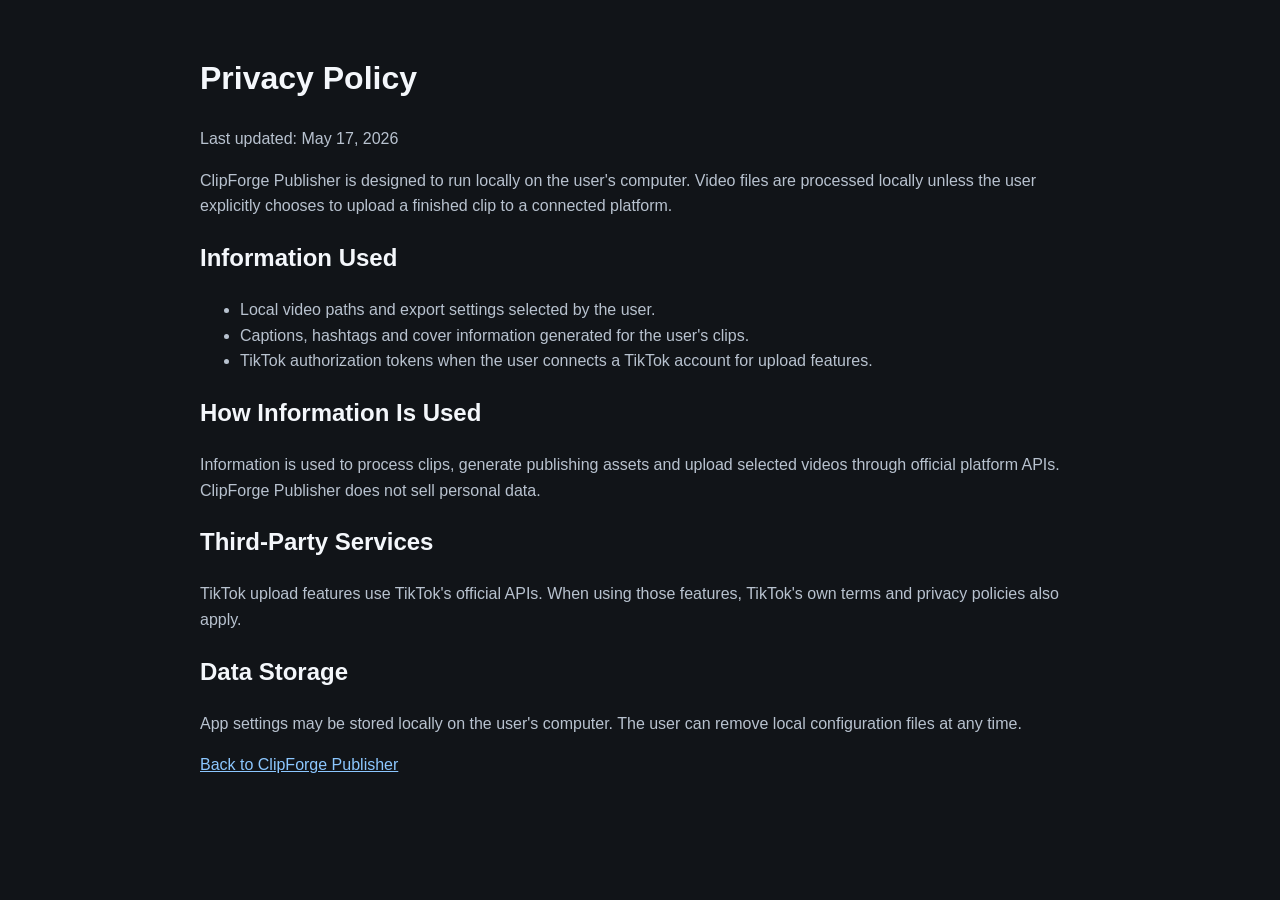
==== privacy.html @ b2a66d92 "Add files via upload" ====
<!doctype html>
<html lang="en">
  <head>
    <meta charset="utf-8" />
    <meta name="viewport" content="width=device-width, initial-scale=1" />
    <title>ClipForge Publisher - Privacy Policy</title>
    <style>
      body {
        margin: 0;
        padding: 32px;
        background: #111418;
        color: #f4f7fb;
        font: 16px/1.6 "Segoe UI", Arial, sans-serif;
      }
      main { max-width: 880px; margin: auto; }
      p, li { color: #b8c2cf; }
      a { color: #8cc7ff; }
    </style>
  </head>
  <body>
    <main>
      <h1>Privacy Policy</h1>
      <p>Last updated: May 17, 2026</p>
      <p>
        ClipForge Publisher is designed to run locally on the user's computer. Video files are processed locally
        unless the user explicitly chooses to upload a finished clip to a connected platform.
      </p>
      <h2>Information Used</h2>
      <ul>
        <li>Local video paths and export settings selected by the user.</li>
        <li>Captions, hashtags and cover information generated for the user's clips.</li>
        <li>TikTok authorization tokens when the user connects a TikTok account for upload features.</li>
      </ul>
      <h2>How Information Is Used</h2>
      <p>
        Information is used to process clips, generate publishing assets and upload selected videos through official
        platform APIs. ClipForge Publisher does not sell personal data.
      </p>
      <h2>Third-Party Services</h2>
      <p>
        TikTok upload features use TikTok's official APIs. When using those features, TikTok's own terms and privacy
        policies also apply.
      </p>
      <h2>Data Storage</h2>
      <p>
        App settings may be stored locally on the user's computer. The user can remove local configuration files at any time.
      </p>
      <p><a href="index.html">Back to ClipForge Publisher</a></p>
    </main>
  </body>
</html>
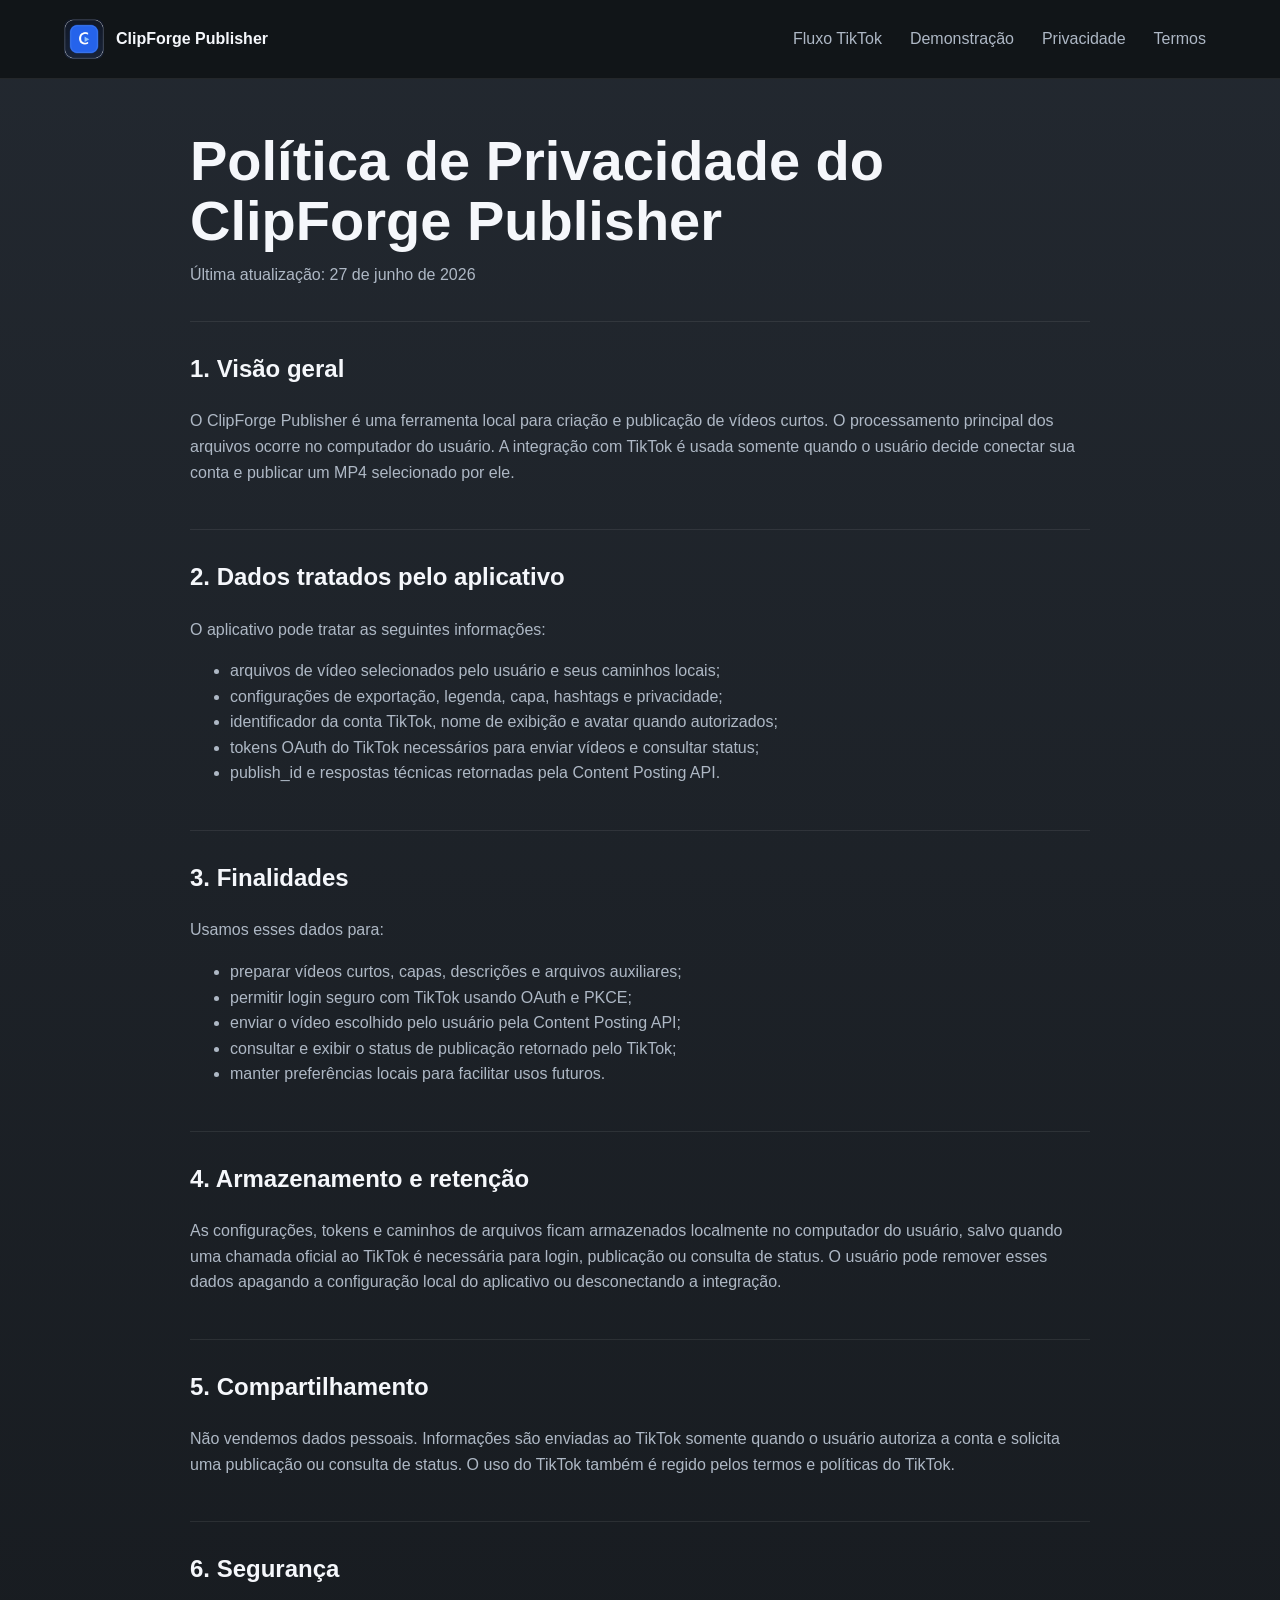
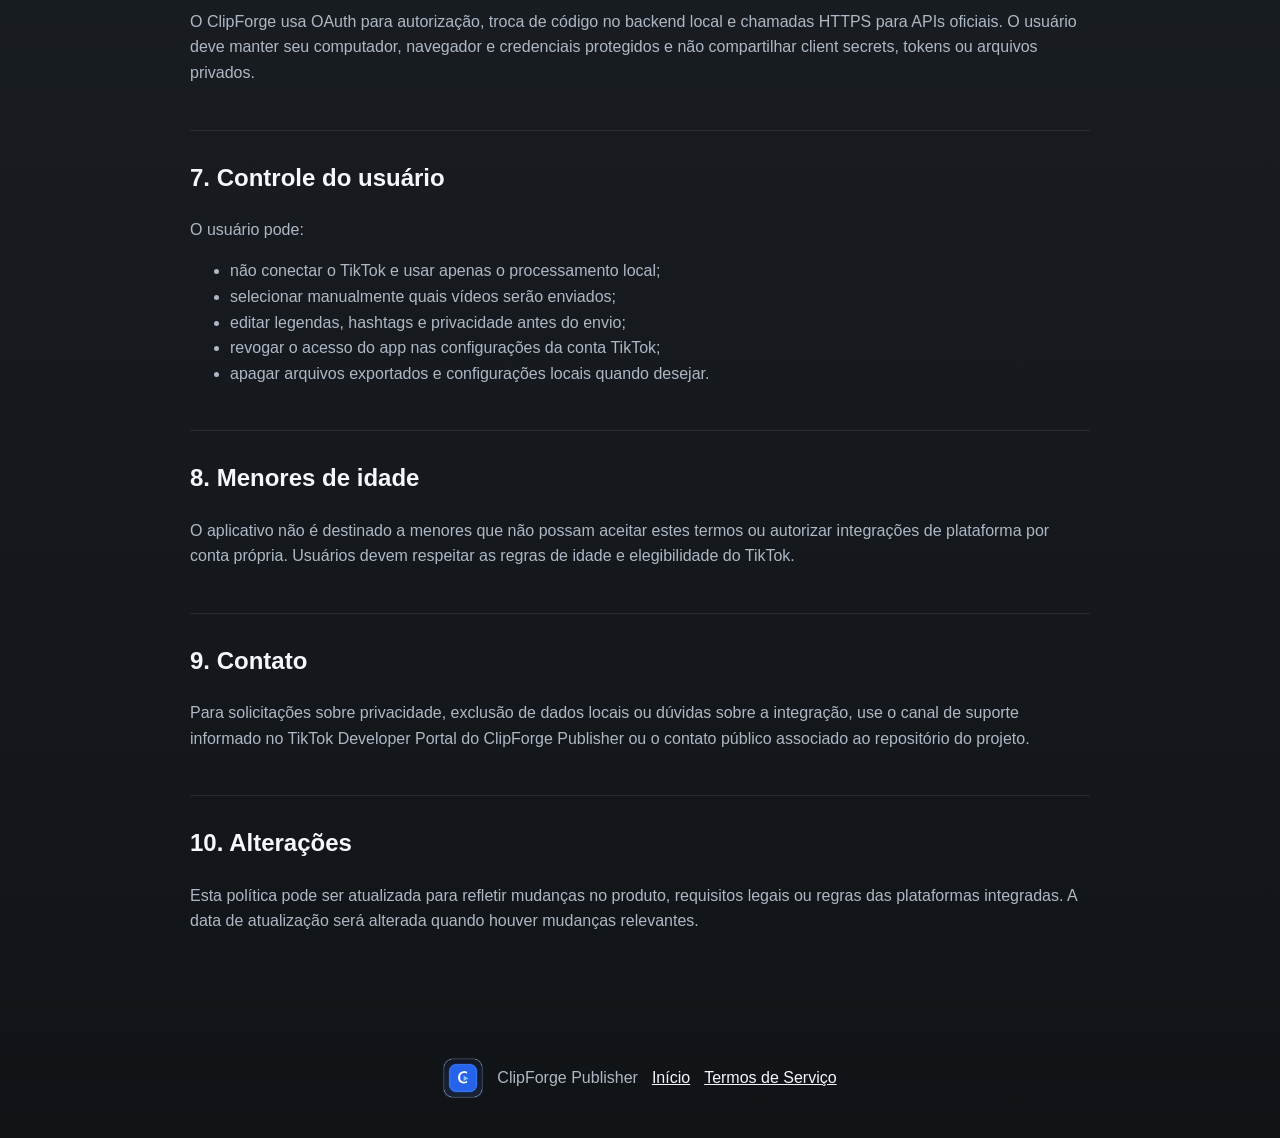
==== commit 3aeea8d6: "Prepare TikTok review site" ====
--- a/privacy.html
+++ b/privacy.html
@@ -1,51 +1,141 @@
 <!doctype html>
-<html lang="en">
+<html lang="pt-BR">
   <head>
     <meta charset="utf-8" />
     <meta name="viewport" content="width=device-width, initial-scale=1" />
-    <title>ClipForge Publisher - Privacy Policy</title>
-    <style>
-      body {
-        margin: 0;
-        padding: 32px;
-        background: #111418;
-        color: #f4f7fb;
-        font: 16px/1.6 "Segoe UI", Arial, sans-serif;
-      }
-      main { max-width: 880px; margin: auto; }
-      p, li { color: #b8c2cf; }
-      a { color: #8cc7ff; }
-    </style>
+    <title>Política de Privacidade do ClipForge Publisher</title>
+    <link rel="icon" type="image/png" href="favicon.png" />
+    <link rel="apple-touch-icon" href="apple-touch-icon.png" />
+    <link rel="stylesheet" href="site.css" />
   </head>
   <body>
-    <main>
-      <h1>Privacy Policy</h1>
-      <p>Last updated: May 17, 2026</p>
-      <p>
-        ClipForge Publisher is designed to run locally on the user's computer. Video files are processed locally
-        unless the user explicitly chooses to upload a finished clip to a connected platform.
-      </p>
-      <h2>Information Used</h2>
-      <ul>
-        <li>Local video paths and export settings selected by the user.</li>
-        <li>Captions, hashtags and cover information generated for the user's clips.</li>
-        <li>TikTok authorization tokens when the user connects a TikTok account for upload features.</li>
-      </ul>
-      <h2>How Information Is Used</h2>
-      <p>
-        Information is used to process clips, generate publishing assets and upload selected videos through official
-        platform APIs. ClipForge Publisher does not sell personal data.
-      </p>
-      <h2>Third-Party Services</h2>
-      <p>
-        TikTok upload features use TikTok's official APIs. When using those features, TikTok's own terms and privacy
-        policies also apply.
-      </p>
-      <h2>Data Storage</h2>
-      <p>
-        App settings may be stored locally on the user's computer. The user can remove local configuration files at any time.
-      </p>
-      <p><a href="index.html">Back to ClipForge Publisher</a></p>
+    <header class="site-header">
+      <a class="brand" href="index.html" aria-label="ClipForge Publisher">
+        <img src="clipforge-icon-1024.png" alt="" />
+        <span>ClipForge Publisher</span>
+      </a>
+      <nav aria-label="Navegação principal">
+        <a href="index.html#fluxo">Fluxo TikTok</a>
+        <a href="demo.html">Demonstração</a>
+        <a href="privacy.html">Privacidade</a>
+        <a href="terms.html">Termos</a>
+      </nav>
+    </header>
+
+    <main class="legal">
+      <h1>Política de Privacidade do ClipForge Publisher</h1>
+      <p class="updated">Última atualização: 27 de junho de 2026</p>
+
+      <section>
+        <h2>1. Visão geral</h2>
+        <p>
+          O ClipForge Publisher é uma ferramenta local para criação e publicação de
+          vídeos curtos. O processamento principal dos arquivos ocorre no computador
+          do usuário. A integração com TikTok é usada somente quando o usuário decide
+          conectar sua conta e publicar um MP4 selecionado por ele.
+        </p>
+      </section>
+
+      <section>
+        <h2>2. Dados tratados pelo aplicativo</h2>
+        <p>O aplicativo pode tratar as seguintes informações:</p>
+        <ul>
+          <li>arquivos de vídeo selecionados pelo usuário e seus caminhos locais;</li>
+          <li>configurações de exportação, legenda, capa, hashtags e privacidade;</li>
+          <li>identificador da conta TikTok, nome de exibição e avatar quando autorizados;</li>
+          <li>tokens OAuth do TikTok necessários para enviar vídeos e consultar status;</li>
+          <li>publish_id e respostas técnicas retornadas pela Content Posting API.</li>
+        </ul>
+      </section>
+
+      <section>
+        <h2>3. Finalidades</h2>
+        <p>Usamos esses dados para:</p>
+        <ul>
+          <li>preparar vídeos curtos, capas, descrições e arquivos auxiliares;</li>
+          <li>permitir login seguro com TikTok usando OAuth e PKCE;</li>
+          <li>enviar o vídeo escolhido pelo usuário pela Content Posting API;</li>
+          <li>consultar e exibir o status de publicação retornado pelo TikTok;</li>
+          <li>manter preferências locais para facilitar usos futuros.</li>
+        </ul>
+      </section>
+
+      <section>
+        <h2>4. Armazenamento e retenção</h2>
+        <p>
+          As configurações, tokens e caminhos de arquivos ficam armazenados localmente
+          no computador do usuário, salvo quando uma chamada oficial ao TikTok é
+          necessária para login, publicação ou consulta de status. O usuário pode
+          remover esses dados apagando a configuração local do aplicativo ou
+          desconectando a integração.
+        </p>
+      </section>
+
+      <section>
+        <h2>5. Compartilhamento</h2>
+        <p>
+          Não vendemos dados pessoais. Informações são enviadas ao TikTok somente
+          quando o usuário autoriza a conta e solicita uma publicação ou consulta de
+          status. O uso do TikTok também é regido pelos termos e políticas do TikTok.
+        </p>
+      </section>
+
+      <section>
+        <h2>6. Segurança</h2>
+        <p>
+          O ClipForge usa OAuth para autorização, troca de código no backend local e
+          chamadas HTTPS para APIs oficiais. O usuário deve manter seu computador,
+          navegador e credenciais protegidos e não compartilhar client secrets,
+          tokens ou arquivos privados.
+        </p>
+      </section>
+
+      <section>
+        <h2>7. Controle do usuário</h2>
+        <p>O usuário pode:</p>
+        <ul>
+          <li>não conectar o TikTok e usar apenas o processamento local;</li>
+          <li>selecionar manualmente quais vídeos serão enviados;</li>
+          <li>editar legendas, hashtags e privacidade antes do envio;</li>
+          <li>revogar o acesso do app nas configurações da conta TikTok;</li>
+          <li>apagar arquivos exportados e configurações locais quando desejar.</li>
+        </ul>
+      </section>
+
+      <section>
+        <h2>8. Menores de idade</h2>
+        <p>
+          O aplicativo não é destinado a menores que não possam aceitar estes termos
+          ou autorizar integrações de plataforma por conta própria. Usuários devem
+          respeitar as regras de idade e elegibilidade do TikTok.
+        </p>
+      </section>
+
+      <section>
+        <h2>9. Contato</h2>
+        <p>
+          Para solicitações sobre privacidade, exclusão de dados locais ou dúvidas
+          sobre a integração, use o canal de suporte informado no TikTok Developer
+          Portal do ClipForge Publisher ou o contato público associado ao repositório
+          do projeto.
+        </p>
+      </section>
+
+      <section>
+        <h2>10. Alterações</h2>
+        <p>
+          Esta política pode ser atualizada para refletir mudanças no produto,
+          requisitos legais ou regras das plataformas integradas. A data de
+          atualização será alterada quando houver mudanças relevantes.
+        </p>
+      </section>
     </main>
+
+    <footer>
+      <img src="clipforge-icon-1024.png" alt="" />
+      <span>ClipForge Publisher</span>
+      <a href="index.html">Início</a>
+      <a href="terms.html">Termos de Serviço</a>
+    </footer>
   </body>
 </html>
--- a/site.css
+++ b/site.css
@@ -0,0 +1,441 @@
+:root {
+  color-scheme: dark;
+  --bg: #111417;
+  --surface: #1b2026;
+  --surface-strong: #242a32;
+  --line: #343c46;
+  --text: #f5f7fb;
+  --muted: #aeb8c5;
+  --blue: #2d8cff;
+  --cyan: #24d2d8;
+  --red: #ff365e;
+  --green: #70d985;
+  --amber: #f3b35f;
+}
+
+* {
+  box-sizing: border-box;
+}
+
+html {
+  scroll-behavior: smooth;
+}
+
+body {
+  margin: 0;
+  min-height: 100vh;
+  background:
+    linear-gradient(180deg, rgba(36, 42, 50, 0.92), rgba(17, 20, 23, 0.94)),
+    #111417;
+  color: var(--text);
+  font: 16px/1.6 "Segoe UI", Arial, sans-serif;
+}
+
+a {
+  color: inherit;
+}
+
+code {
+  border: 1px solid var(--line);
+  border-radius: 6px;
+  background: rgba(255, 255, 255, 0.06);
+  padding: 2px 6px;
+  color: #d8ecff;
+  overflow-wrap: anywhere;
+  word-break: break-word;
+}
+
+.site-header {
+  position: sticky;
+  top: 0;
+  z-index: 5;
+  display: flex;
+  align-items: center;
+  justify-content: space-between;
+  gap: 24px;
+  padding: 18px clamp(20px, 5vw, 72px);
+  border-bottom: 1px solid rgba(255, 255, 255, 0.08);
+  background: rgba(17, 20, 23, 0.92);
+  backdrop-filter: blur(12px);
+}
+
+.brand {
+  display: inline-flex;
+  align-items: center;
+  gap: 12px;
+  min-width: max-content;
+  color: var(--text);
+  font-weight: 800;
+  text-decoration: none;
+}
+
+.brand img,
+footer img {
+  width: 40px;
+  height: 40px;
+  border-radius: 8px;
+}
+
+nav {
+  display: flex;
+  align-items: center;
+  gap: 8px;
+  flex-wrap: wrap;
+  justify-content: flex-end;
+}
+
+nav a {
+  border-radius: 6px;
+  padding: 8px 10px;
+  color: var(--muted);
+  text-decoration: none;
+}
+
+nav a:hover {
+  color: var(--text);
+  background: rgba(255, 255, 255, 0.06);
+}
+
+main {
+  width: min(1180px, calc(100% - 40px));
+  margin: 0 auto;
+}
+
+.hero {
+  display: grid;
+  grid-template-columns: minmax(0, 1fr) minmax(360px, 0.9fr);
+  align-items: center;
+  gap: clamp(28px, 5vw, 64px);
+  min-height: calc(100vh - 80px);
+  padding: 56px 0;
+}
+
+.hero h1,
+.section h2,
+.legal h1 {
+  margin: 0;
+  line-height: 1.08;
+  letter-spacing: 0;
+}
+
+.hero h1 {
+  max-width: 720px;
+  font-size: clamp(42px, 7vw, 82px);
+}
+
+.hero p,
+.section p,
+.legal p,
+.legal li {
+  color: var(--muted);
+}
+
+.hero-copy > p:not(.eyebrow) {
+  max-width: 690px;
+  font-size: 18px;
+}
+
+.eyebrow {
+  margin: 0 0 10px;
+  color: var(--cyan);
+  font-weight: 800;
+  text-transform: uppercase;
+  letter-spacing: 0;
+}
+
+.hero-actions {
+  display: flex;
+  flex-wrap: wrap;
+  gap: 12px;
+  margin: 28px 0 16px;
+}
+
+.button {
+  display: inline-flex;
+  align-items: center;
+  justify-content: center;
+  min-height: 44px;
+  border-radius: 6px;
+  padding: 11px 16px;
+  font-weight: 800;
+  text-decoration: none;
+}
+
+.button.primary {
+  background: linear-gradient(135deg, var(--blue), var(--cyan));
+  color: #061118;
+}
+
+.button.secondary {
+  border: 1px solid var(--line);
+  background: rgba(255, 255, 255, 0.06);
+}
+
+.notice {
+  border-left: 4px solid var(--cyan);
+  padding-left: 14px;
+}
+
+.product-visual {
+  overflow: hidden;
+  border: 1px solid var(--line);
+  border-radius: 8px;
+  background: var(--surface);
+  box-shadow: 0 24px 80px rgba(0, 0, 0, 0.38);
+}
+
+.window-bar {
+  display: flex;
+  gap: 8px;
+  padding: 14px 16px;
+  border-bottom: 1px solid var(--line);
+  background: var(--surface-strong);
+}
+
+.window-bar span {
+  width: 10px;
+  height: 10px;
+  border-radius: 50%;
+  background: var(--red);
+}
+
+.window-bar span:nth-child(2) {
+  background: var(--amber);
+}
+
+.window-bar span:nth-child(3) {
+  background: var(--green);
+}
+
+.app-frame {
+  display: grid;
+  grid-template-columns: 132px 1fr;
+  min-height: 390px;
+}
+
+.app-frame aside {
+  display: flex;
+  flex-direction: column;
+  gap: 12px;
+  padding: 22px 16px;
+  border-right: 1px solid var(--line);
+  background: #15191e;
+}
+
+.app-frame aside span {
+  border-radius: 6px;
+  padding: 9px 10px;
+  color: var(--muted);
+}
+
+.app-frame aside .active {
+  background: rgba(45, 140, 255, 0.16);
+  color: var(--text);
+}
+
+.app-frame section {
+  padding: 24px;
+}
+
+.status-pill {
+  display: inline-flex;
+  border-radius: 999px;
+  padding: 6px 10px;
+  background: rgba(112, 217, 133, 0.12);
+  color: var(--green);
+  font-weight: 800;
+}
+
+.video-card {
+  height: 150px;
+  margin: 20px 0;
+  border: 1px solid var(--line);
+  border-radius: 8px;
+  background:
+    linear-gradient(120deg, rgba(45, 140, 255, 0.2), transparent 44%),
+    linear-gradient(180deg, #303842, #1d222a);
+}
+
+.form-line {
+  height: 15px;
+  width: 62%;
+  margin: 12px 0;
+  border-radius: 999px;
+  background: #39424d;
+}
+
+.form-line.wide {
+  width: 88%;
+}
+
+.button-row {
+  display: flex;
+  flex-wrap: wrap;
+  gap: 10px;
+  margin-top: 22px;
+}
+
+.button-row span {
+  border-radius: 6px;
+  padding: 9px 12px;
+  background: var(--blue);
+  color: #061118;
+  font-weight: 800;
+}
+
+.section {
+  padding: 52px 0;
+  border-top: 1px solid rgba(255, 255, 255, 0.08);
+}
+
+.section-head {
+  max-width: 720px;
+  margin-bottom: 24px;
+}
+
+.section h2 {
+  font-size: 34px;
+}
+
+.steps,
+.demo-flow {
+  display: grid;
+  grid-template-columns: repeat(4, minmax(0, 1fr));
+  gap: 16px;
+}
+
+.steps article,
+.demo-flow article,
+.scope-list,
+.callback-box {
+  border: 1px solid var(--line);
+  border-radius: 8px;
+  padding: 20px;
+  background: rgba(27, 32, 38, 0.78);
+}
+
+.steps article strong,
+.demo-flow article strong {
+  display: inline-grid;
+  place-items: center;
+  width: 34px;
+  height: 34px;
+  border-radius: 8px;
+  background: rgba(45, 140, 255, 0.16);
+  color: #9bd6ff;
+}
+
+.steps h3,
+.demo-flow h2 {
+  margin-bottom: 8px;
+}
+
+.split {
+  display: grid;
+  grid-template-columns: minmax(0, 0.9fr) minmax(320px, 0.7fr);
+  gap: 28px;
+  align-items: start;
+}
+
+.split > * {
+  min-width: 0;
+}
+
+.scope-list,
+.callback-box {
+  display: grid;
+  gap: 14px;
+}
+
+.scope-list div,
+.callback-box {
+  color: var(--muted);
+}
+
+.scope-list strong,
+.callback-box span {
+  display: block;
+  color: var(--text);
+}
+
+.legal {
+  max-width: 900px;
+  padding: 52px 0;
+}
+
+.legal h1 {
+  font-size: clamp(34px, 5vw, 56px);
+}
+
+.legal section {
+  padding: 28px 0;
+  border-top: 1px solid rgba(255, 255, 255, 0.08);
+}
+
+.legal h2 {
+  margin-top: 0;
+}
+
+.updated {
+  margin: 10px 0 34px;
+}
+
+footer {
+  display: flex;
+  align-items: center;
+  justify-content: center;
+  gap: 14px;
+  flex-wrap: wrap;
+  padding: 28px 20px 40px;
+  color: var(--muted);
+}
+
+footer a {
+  color: var(--text);
+}
+
+@media (max-width: 920px) {
+  .site-header {
+    align-items: flex-start;
+    flex-direction: column;
+  }
+
+  nav {
+    justify-content: flex-start;
+  }
+
+  .hero,
+  .split {
+    grid-template-columns: 1fr;
+  }
+
+  .steps,
+  .demo-flow {
+    grid-template-columns: repeat(2, minmax(0, 1fr));
+  }
+}
+
+@media (max-width: 580px) {
+  main {
+    width: min(100% - 28px, 1180px);
+  }
+
+  .hero {
+    min-height: auto;
+    padding-top: 34px;
+  }
+
+  .app-frame {
+    grid-template-columns: 1fr;
+  }
+
+  .app-frame aside {
+    border-right: 0;
+    border-bottom: 1px solid var(--line);
+  }
+
+  .steps,
+  .demo-flow {
+    grid-template-columns: 1fr;
+  }
+}
